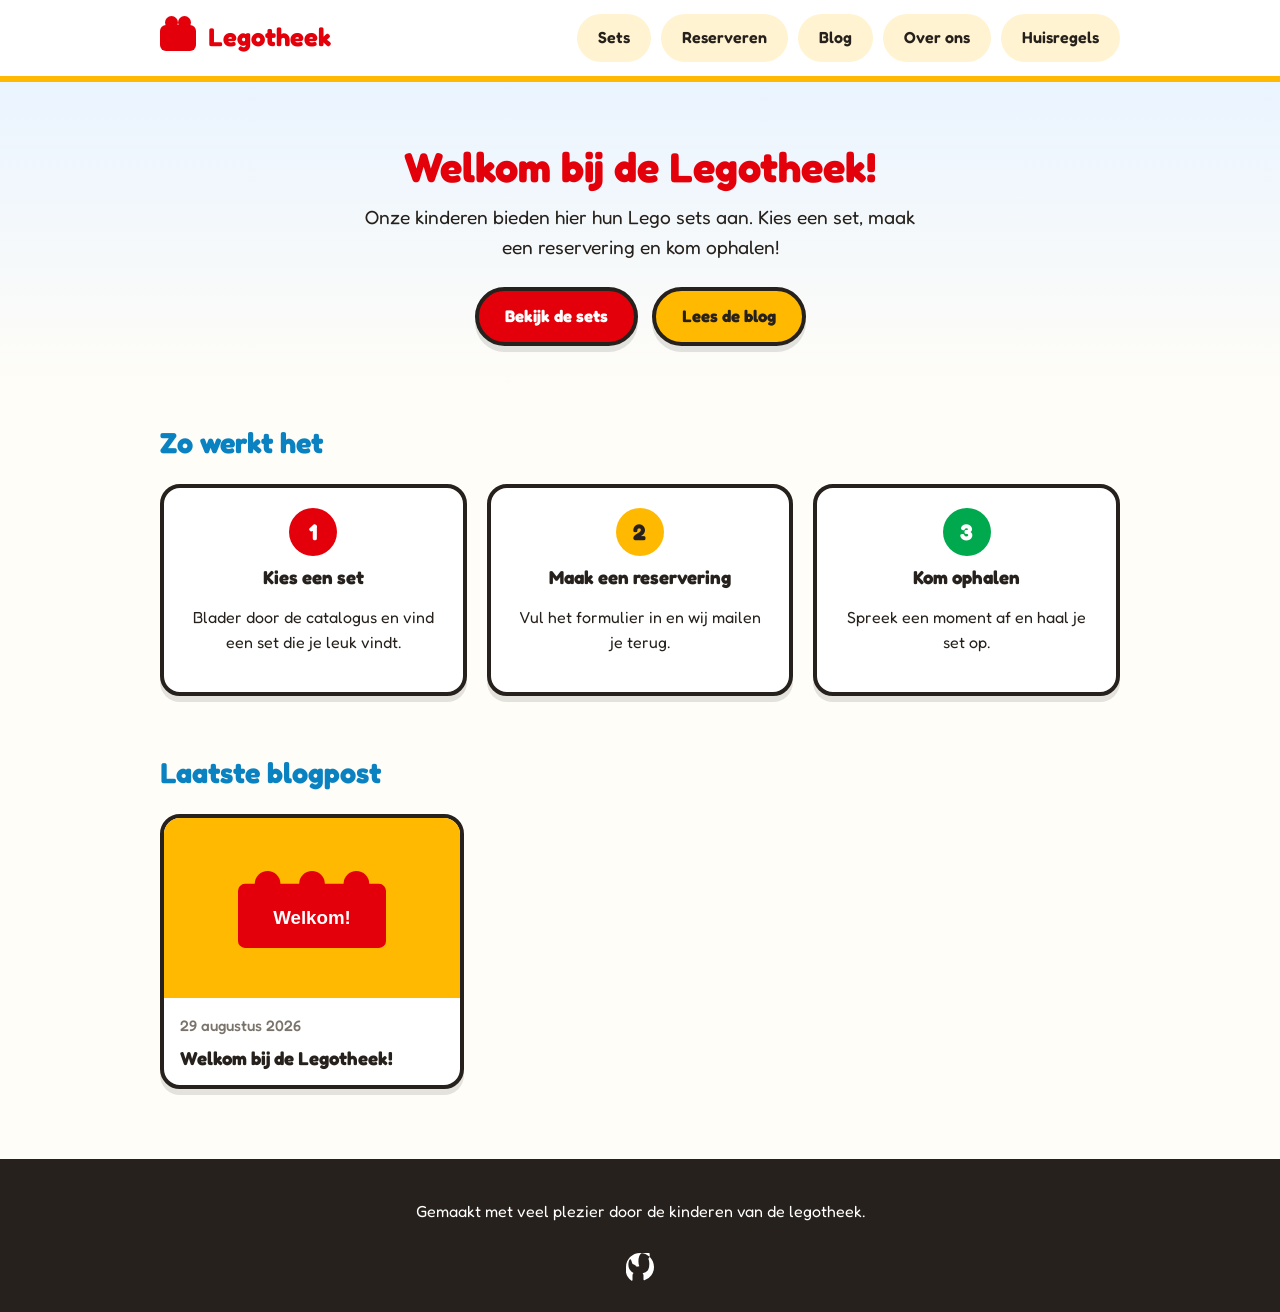
==== index.html @ dc258474 "Merge pull request #3 from thomasj87/set-1 Set 1 toegevoegd (De Donuttram) met setnummers, lightbox " ====
<!DOCTYPE html>
<html lang="nl">
<head>
  <meta charset="UTF-8">
  <meta name="viewport" content="width=device-width, initial-scale=1.0">
  <title>Legotheek</title>
  <link rel="preconnect" href="https://fonts.googleapis.com">
  <link rel="preconnect" href="https://fonts.gstatic.com" crossorigin>
  <link href="https://fonts.googleapis.com/css2?family=Fredoka:wght@400;500;600;700&display=swap" rel="stylesheet">
  <link rel="stylesheet" href="css/style.css">
</head>
<body>
  <header class="kop">
    <div class="kop-binnen">
      <a class="logo" href="index.html"><span class="logo-blokje"></span>Legotheek</a>
      <nav class="nav">
        <a href="sets.html">Sets</a>
        <a href="reserveren.html">Reserveren</a>
        <a href="blog.html">Blog</a>
        <a href="over-ons.html">Over ons</a>
        <a href="huisregels.html">Huisregels</a>
      </nav>
    </div>
  </header>

  <main>
    <section class="hero">
      <h1>Welkom bij de Legotheek!</h1>
      <p>Onze kinderen bieden hier hun Lego sets aan. Kies een set, maak een reservering en kom ophalen!</p>
      <div class="knoppen">
        <a class="knop knop-rood" href="sets.html">Bekijk de sets</a>
        <a class="knop knop-geel" href="blog.html">Lees de blog</a>
      </div>
    </section>

    <section class="sectie">
      <h2>Zo werkt het</h2>
      <div class="stappen">
        <div class="stap">
          <div class="stap-nummer">1</div>
          <h3>Kies een set</h3>
          <p>Blader door de catalogus en vind een set die je leuk vindt.</p>
        </div>
        <div class="stap">
          <div class="stap-nummer">2</div>
          <h3>Maak een reservering</h3>
          <p>Vul het formulier in en wij mailen je terug.</p>
        </div>
        <div class="stap">
          <div class="stap-nummer">3</div>
          <h3>Kom ophalen</h3>
          <p>Spreek een moment af en haal je set op.</p>
        </div>
      </div>
    </section>

    <section class="sectie">
      <h2>Laatste blogpost</h2>
      <div id="laatste-post" class="rooster"></div>
    </section>
  </main>

  <footer class="voet">
    <p>Gemaakt met veel plezier door de kinderen van de legotheek.</p>
    <a class="voet-github" href="https://github.com/thomasj87/legotheek_website" target="_blank" rel="noopener" aria-label="Bekijk de broncode op GitHub">
      <svg viewBox="0 0 16 16" width="28" height="28" aria-hidden="true"><path d="M8 0c4.42 0 8 3.58 8 8a8.013 8.013 0 0 1-5.45 7.59c-.4.08-.55-.17-.55-.38 0-.27.01-1.13.01-2.2 0-.75-.25-1.23-.52-1.48 1.88-.27 3.83-1.2 3.83-5.28 0-1.18-.21-2.13-.58-2.91.58-.33 1.2-1.66.58-3.45 0 0-.23-.36-.78-1.19-2.66.43-5.45 1.35-5.45 6.03 0 1.07.19 2.02.51 2.87-.49.04-.98.15-1.46.32-.49-.66-1.2-1.24-2.4-1.61-.23-.8-.94-2.53-.94-2.53-.12-.31-.37-.39-.66-.04-.38.46-.77 1.46-.77 2.97 0 2.17 1.19 3.84 2.95 4.72-.3.28-.6.79-.6 1.61 0 1.16.01 2.09.01 2.37 0 .21-.15.46-.55.38A8.013 8.013 0 0 1 0 8c0-4.42 3.58-8 8-8Z"/></svg>
    </a>
  </footer>

  <script src="js/blog.js"></script>
  <script src="js/register-sw.js"></script>
</body>
</html>
---- css/style.css ----
:root {
  --rood: #e3000b;
  --rood-donker: #b30009;
  --geel: #ffb900;
  --geel-licht: #fff3d1;
  --blauw: #0a82c1;
  --blauw-licht: #eaf4ff;
  --groen: #00a84e;
  --groen-licht: #e6f7ee;
  --inkt: #26211c;
  --papier: #fffdf7;
  --wit: #ffffff;
  --grijs: #7a736b;
  --radius: 20px;
  --schaduw: 0 6px 0 rgba(38, 33, 28, 0.12);
}

* {
  box-sizing: border-box;
}

body {
  margin: 0;
  font-family: "Fredoka", "Comic Sans MS", system-ui, sans-serif;
  background: var(--papier);
  color: var(--inkt);
  line-height: 1.6;
}

h1, h2, h3 {
  line-height: 1.2;
}

/* Kop */
.kop {
  background: var(--wit);
  border-bottom: 6px solid var(--geel);
  position: sticky;
  top: 0;
  z-index: 10;
}

.kop-binnen {
  max-width: 1000px;
  margin: 0 auto;
  padding: 14px 20px;
  display: flex;
  align-items: center;
  justify-content: space-between;
  gap: 16px;
  flex-wrap: wrap;
}

.logo {
  display: flex;
  align-items: center;
  gap: 12px;
  font-size: 1.6rem;
  font-weight: 700;
  color: var(--rood);
  text-decoration: none;
}

.logo-blokje {
  width: 36px;
  height: 26px;
  background: var(--rood);
  border-radius: 6px;
  position: relative;
  flex-shrink: 0;
}

.logo-blokje::before,
.logo-blokje::after {
  content: "";
  position: absolute;
  top: -9px;
  width: 13px;
  height: 13px;
  background: var(--rood);
  border-radius: 50%;
}

.logo-blokje::before {
  left: 5px;
}

.logo-blokje::after {
  right: 5px;
}

.nav {
  display: flex;
  gap: 10px;
  flex-wrap: wrap;
}

.nav a {
  padding: 8px 18px;
  border-radius: 999px;
  text-decoration: none;
  font-weight: 600;
  color: var(--inkt);
  background: var(--geel-licht);
  border: 3px solid transparent;
  transition: transform 0.1s;
}

.nav a:hover {
  transform: translateY(-2px);
  border-color: var(--geel);
}

.nav a.actief {
  background: var(--geel);
}

/* Hero */
.hero {
  background: linear-gradient(180deg, var(--blauw-licht), var(--papier));
  text-align: center;
  padding: 60px 20px 50px;
}

.hero h1 {
  font-size: 2.6rem;
  margin: 0 0 10px;
  color: var(--rood);
}

.hero p {
  font-size: 1.2rem;
  max-width: 560px;
  margin: 0 auto 24px;
}

.hero .knoppen {
  display: flex;
  gap: 14px;
  justify-content: center;
  flex-wrap: wrap;
}

.hero.klein {
  padding: 40px 20px 30px;
}

.hero.klein h1 {
  font-size: 2.2rem;
}

/* Knoppen */
.knop {
  display: inline-block;
  padding: 12px 26px;
  border-radius: 999px;
  font-weight: 700;
  font-size: 1.05rem;
  font-family: inherit;
  text-decoration: none;
  border: 4px solid var(--inkt);
  box-shadow: var(--schaduw);
  cursor: pointer;
  transition: transform 0.1s;
}

.knop:hover {
  transform: translateY(-2px);
}

.knop-rood {
  background: var(--rood);
  color: var(--wit);
}

.knop-geel {
  background: var(--geel);
  color: var(--inkt);
}

.knop-blauw {
  background: var(--blauw);
  color: var(--wit);
}

/* Secties */
.sectie {
  max-width: 1000px;
  margin: 0 auto;
  padding: 30px 20px;
}

.sectie h2 {
  color: var(--blauw);
  font-size: 1.8rem;
  margin-top: 0;
}

/* Stappen */
.stappen {
  display: grid;
  grid-template-columns: repeat(auto-fit, minmax(220px, 1fr));
  gap: 20px;
}

.stap {
  background: var(--wit);
  border: 4px solid var(--inkt);
  border-radius: var(--radius);
  padding: 20px;
  box-shadow: var(--schaduw);
  text-align: center;
}

.stap h3 {
  margin: 10px 0 6px;
}

.stap-nummer {
  width: 48px;
  height: 48px;
  margin: 0 auto;
  border-radius: 50%;
  display: flex;
  align-items: center;
  justify-content: center;
  font-size: 1.4rem;
  font-weight: 700;
  color: var(--wit);
}

.stap:nth-child(1) .stap-nummer {
  background: var(--rood);
}

.stap:nth-child(2) .stap-nummer {
  background: var(--geel);
  color: var(--inkt);
}

.stap:nth-child(3) .stap-nummer {
  background: var(--groen);
}

/* Kaarten */
.rooster {
  display: grid;
  grid-template-columns: repeat(auto-fill, minmax(240px, 1fr));
  gap: 24px;
}

.kaart {
  background: var(--wit);
  border-radius: var(--radius);
  border: 4px solid var(--inkt);
  box-shadow: var(--schaduw);
  overflow: hidden;
  display: flex;
  flex-direction: column;
}

a.kaart {
  text-decoration: none;
  color: inherit;
  transition: transform 0.1s;
}

a.kaart:hover {
  transform: translateY(-3px);
}

.kaart img {
  width: 100%;
  height: 180px;
  object-fit: cover;
  display: block;
}

.kaart-lichaam {
  padding: 16px;
  display: flex;
  flex-direction: column;
  gap: 8px;
  flex: 1;
}

.kaart-lichaam h3 {
  margin: 0;
}

.kaart-lichaam p {
  margin: 0;
  color: var(--grijs);
  flex: 1;
}

.prijs {
  align-self: flex-start;
  background: var(--geel);
  border: 3px solid var(--inkt);
  border-radius: 999px;
  padding: 4px 14px;
  font-weight: 700;
}

.datum {
  color: var(--grijs);
  font-weight: 500;
  font-size: 0.95rem;
}

/* Formulier */
.formulier {
  max-width: 560px;
  margin: 0 auto;
  background: var(--wit);
  border: 4px solid var(--inkt);
  border-radius: var(--radius);
  box-shadow: var(--schaduw);
  padding: 24px;
}

.formulier label {
  font-weight: 600;
  display: block;
  margin: 14px 0 6px;
}

.formulier label:first-child {
  margin-top: 0;
}

.formulier input,
.formulier select,
.formulier textarea {
  width: 100%;
  padding: 12px 14px;
  border-radius: 12px;
  border: 3px solid var(--inkt);
  font-family: inherit;
  font-size: 1rem;
  background: var(--wit);
  color: var(--inkt);
}

.formulier input:focus,
.formulier select:focus,
.formulier textarea:focus {
  outline: 3px solid var(--geel);
}

.formulier .knop {
  margin-top: 20px;
  width: 100%;
}

.melding {
  min-height: 1.4em;
  font-weight: 600;
  margin: 14px 0 0;
}

.melding.succes {
  color: var(--groen);
}

.melding.fout {
  color: var(--rood);
}

/* Blogpost */
.post {
  max-width: 720px;
  margin: 30px auto 60px;
  background: var(--wit);
  border: 4px solid var(--inkt);
  border-radius: var(--radius);
  box-shadow: var(--schaduw);
  overflow: hidden;
}

.post img {
  width: 100%;
  height: 260px;
  object-fit: cover;
  display: block;
}

.post header {
  padding: 20px 24px 0;
}

.post h1 {
  margin: 0 0 6px;
  color: var(--rood);
}

.post-inhoud {
  padding: 12px 24px;
  font-size: 1.05rem;
}

.post-acties {
  padding: 16px 24px 24px;
  display: flex;
  gap: 12px;
  flex-wrap: wrap;
}

/* Voettekst */
.voet {
  background: var(--inkt);
  color: var(--wit);
  text-align: center;
  padding: 24px 20px;
  margin-top: 40px;
}

.voet-github {
  display: inline-block;
  margin-top: 12px;
  color: var(--wit);
}

.voet-github svg {
  fill: currentColor;
}

.voet-github:hover {
  color: var(--geel);
}

/* Set detail */
.set-detail {
  max-width: 1000px;
  margin: 0 auto;
  padding: 30px 20px 60px;
}

.set-terug {
  display: inline-block;
  margin-bottom: 16px;
  font-weight: 600;
  color: var(--blauw);
  text-decoration: none;
}

.set-terug:hover {
  text-decoration: underline;
}

.set-grid {
  display: grid;
  grid-template-columns: 1.2fr 1fr;
  gap: 28px;
  align-items: start;
}

.set-foto-kaart {
  background: var(--wit);
  border: 4px solid var(--inkt);
  border-radius: var(--radius);
  box-shadow: var(--schaduw);
  overflow: hidden;
  margin: 0;
}

.foto-knop {
  display: block;
  width: 100%;
  padding: 0;
  border: 0;
  background: none;
  cursor: zoom-in;
}

.set-foto-kaart .foto-knop img {
  width: 100%;
  height: 320px;
  object-fit: cover;
  display: block;
}

.set-foto-kaart figcaption {
  padding: 10px 14px;
  font-size: 0.95rem;
  color: var(--grijs);
}

.set-extra-fotos {
  display: grid;
  grid-template-columns: repeat(auto-fill, minmax(140px, 1fr));
  gap: 12px;
  margin-top: 12px;
}

.set-extra-foto {
  margin: 0;
  background: var(--wit);
  border: 3px solid var(--inkt);
  border-radius: 12px;
  overflow: hidden;
}

.set-extra-foto .foto-knop img {
  width: 100%;
  height: 110px;
  object-fit: cover;
  display: block;
}

.set-extra-foto figcaption {
  padding: 6px 8px;
  font-size: 0.8rem;
  line-height: 1.3;
  color: var(--grijs);
}

.set-nummer {
  display: inline-block;
  align-self: flex-start;
  background: var(--blauw);
  color: var(--wit);
  border-radius: 999px;
  padding: 2px 14px;
  font-size: 0.9rem;
  font-weight: 700;
}

.set-info .set-nummer {
  margin-bottom: 10px;
}

.set-info {
  background: var(--wit);
  border: 4px solid var(--inkt);
  border-radius: var(--radius);
  box-shadow: var(--schaduw);
  padding: 24px;
}

.set-info h1 {
  margin: 0 0 14px;
  color: var(--rood);
  font-size: 1.9rem;
}

.set-info .prijs {
  display: inline-block;
  font-size: 1.2rem;
  margin-bottom: 22px;
}

.specificaties {
  list-style: none;
  margin: 0 0 16px;
  padding: 0;
  display: grid;
  gap: 8px;
}

.specificaties li {
  background: var(--geel-licht);
  border-radius: 12px;
  padding: 8px 14px;
  font-weight: 600;
}

.set-omschrijving {
  margin: 0 0 16px;
}

.set-video {
  margin: 0 0 16px;
}

.set-video iframe,
.set-video video {
  width: 100%;
  aspect-ratio: 16 / 9;
  border: 3px solid var(--inkt);
  border-radius: 12px;
  display: block;
}

/* Lightbox */
body.lightbox-open {
  overflow: hidden;
}

.lightbox {
  position: fixed;
  inset: 0;
  z-index: 100;
  background: rgba(38, 33, 28, 0.92);
  display: flex;
  align-items: center;
  justify-content: center;
  padding: 20px;
}

.lightbox[hidden] {
  display: none;
}

.lightbox figure {
  margin: 0;
  display: flex;
  flex-direction: column;
  align-items: center;
  gap: 14px;
  max-width: 100%;
}

.lightbox img {
  max-width: min(92vw, 1600px);
  max-height: 76vh;
  width: auto;
  height: auto;
  border: 4px solid var(--wit);
  border-radius: 12px;
  box-shadow: 0 12px 40px rgba(0, 0, 0, 0.5);
  cursor: pointer;
}

.lightbox figcaption {
  color: var(--wit);
  font-size: 1.1rem;
  font-weight: 500;
  text-align: center;
  max-width: 80vw;
}

.lightbox-teller {
  position: absolute;
  top: 20px;
  left: 24px;
  color: var(--wit);
  font-weight: 600;
  font-size: 1.05rem;
}

.lightbox button {
  position: absolute;
  width: 52px;
  height: 52px;
  border-radius: 50%;
  border: 3px solid var(--wit);
  background: rgba(255, 255, 255, 0.12);
  color: var(--wit);
  font-size: 1.9rem;
  line-height: 1;
  cursor: pointer;
  display: flex;
  align-items: center;
  justify-content: center;
  transition: background 0.15s;
}

.lightbox button:hover {
  background: rgba(255, 255, 255, 0.3);
}

.lightbox-sluiten {
  top: 16px;
  right: 16px;
  font-size: 1.6rem;
}

.lightbox-voor {
  left: 16px;
  top: 50%;
  transform: translateY(-50%);
}

.lightbox-na {
  right: 16px;
  top: 50%;
  transform: translateY(-50%);
}

.kaart > a {
  display: block;
}

.kaart h3 a {
  color: inherit;
  text-decoration: none;
}

.kaart h3 a:hover {
  color: var(--rood);
}

/* Over ons */
.over-ons-grid {
  display: grid;
  grid-template-columns: 1.2fr 1fr;
  gap: 28px;
  align-items: start;
}

.over-ons-foto {
  width: 100%;
  height: 240px;
  object-fit: cover;
  border-radius: var(--radius);
  border: 4px solid var(--inkt);
  box-shadow: var(--schaduw);
  display: block;
  margin-bottom: 16px;
}

.over-ons-verhaal p {
  margin: 0 0 12px;
}

.over-ons-tekst h2 {
  color: var(--blauw);
  margin: 20px 0 8px;
}

.over-ons-tekst h3 {
  margin: 16px 0 8px;
}

.over-ons-adres {
  font-weight: 600;
  margin: 0 0 8px;
}

.ophaal-tijden {
  margin: 0;
  padding-left: 20px;
  display: grid;
  gap: 6px;
}

.over-ons-kaart {
  background: var(--wit);
  border: 4px solid var(--inkt);
  border-radius: var(--radius);
  box-shadow: var(--schaduw);
  overflow: hidden;
}

.over-ons-kaart iframe {
  width: 100%;
  height: 380px;
  border: 0;
  display: block;
}

.kaart-opschrift {
  padding: 12px 16px;
  margin: 0;
  font-size: 0.9rem;
  color: var(--grijs);
}

/* Huisregels */
.regel {
  position: relative;
  padding-top: 34px;
  overflow: visible;
}

.regel-nummer {
  position: absolute;
  top: -18px;
  left: 16px;
  width: 44px;
  height: 44px;
  border-radius: 50%;
  display: flex;
  align-items: center;
  justify-content: center;
  font-size: 1.3rem;
  font-weight: 700;
  color: var(--wit);
  border: 4px solid var(--inkt);
  box-shadow: var(--schaduw);
}

.regel:nth-child(4n + 1) .regel-nummer {
  background: var(--rood);
}

.regel:nth-child(4n + 2) .regel-nummer {
  background: var(--geel);
  color: var(--inkt);
}

.regel:nth-child(4n + 3) .regel-nummer {
  background: var(--blauw);
}

.regel:nth-child(4n + 4) .regel-nummer {
  background: var(--groen);
}

@media (max-width: 760px) {
  .set-grid {
    grid-template-columns: 1fr;
  }

  .over-ons-grid {
    grid-template-columns: 1fr;
  }
}

@media (max-width: 600px) {
  .hero h1 {
    font-size: 2rem;
  }

  .kop-binnen {
    justify-content: center;
  }

  .lightbox button {
    width: 42px;
    height: 42px;
    font-size: 1.5rem;
  }

  .lightbox-voor {
    left: 8px;
  }

  .lightbox-na {
    right: 8px;
  }

  .lightbox-sluiten {
    top: 8px;
    right: 8px;
  }
}
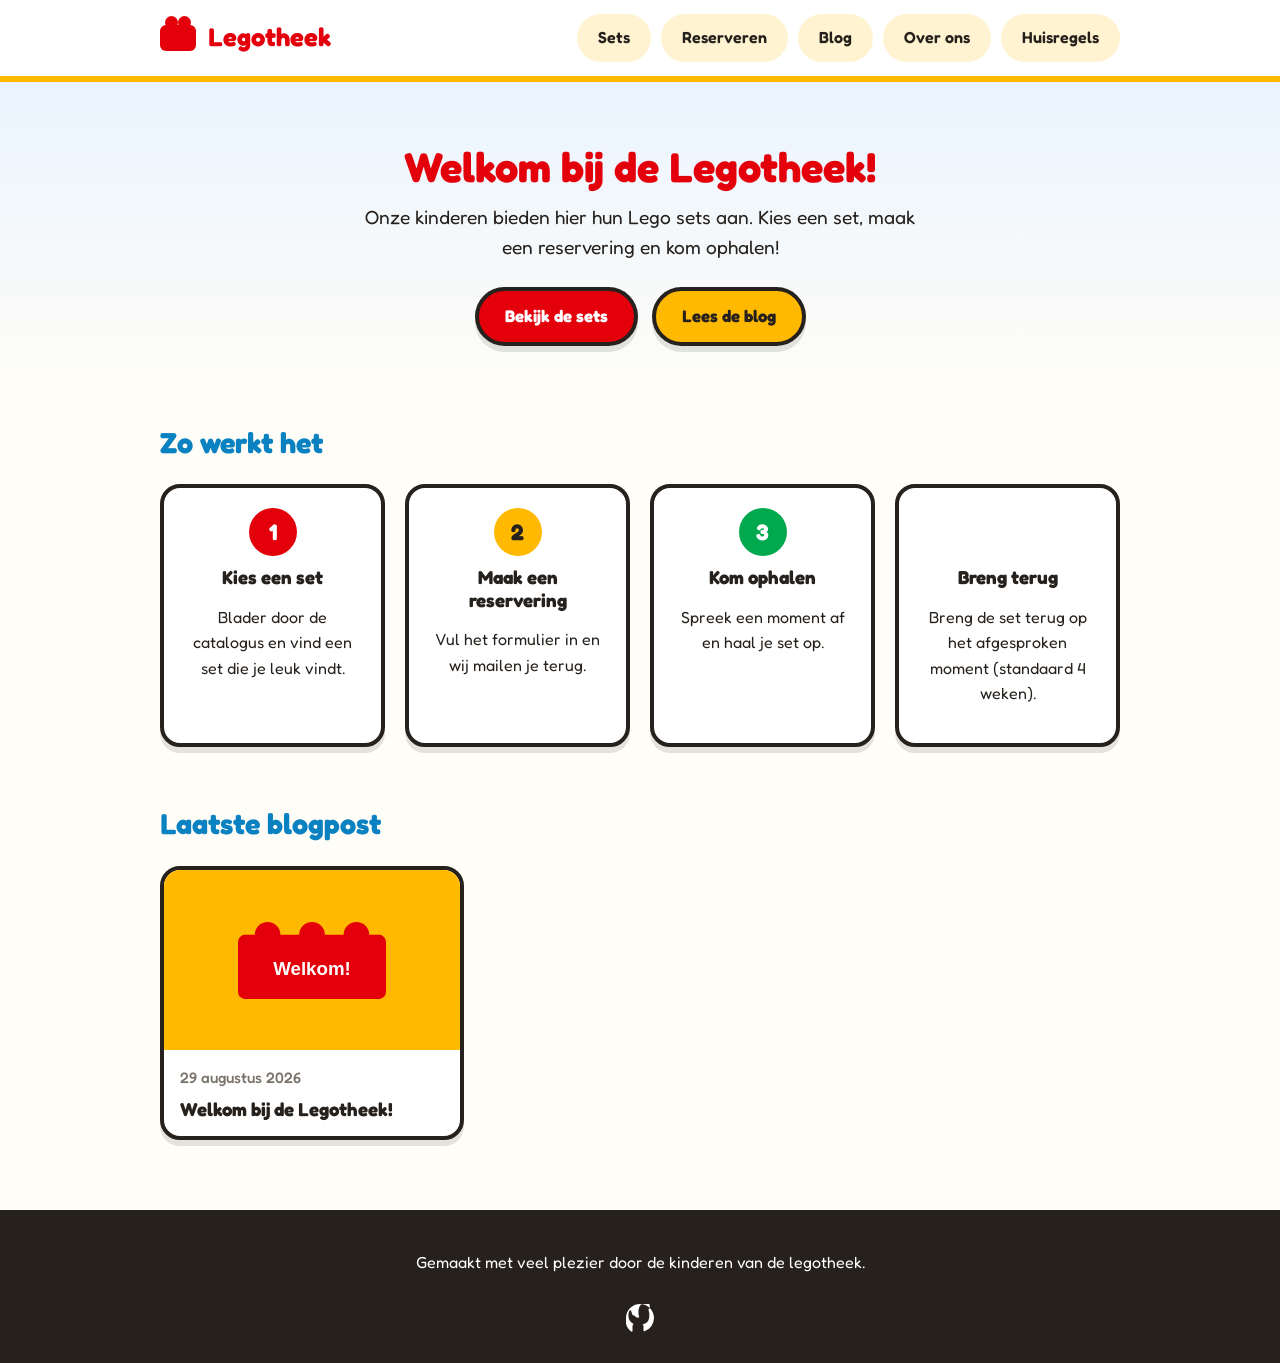
==== commit 764a7f8f: "Voeg vierde stap 'Breng terug' toe aan Zo werkt het op de homepage" ====
--- a/index.html
+++ b/index.html
@@ -51,6 +51,11 @@
           <h3>Kom ophalen</h3>
           <p>Spreek een moment af en haal je set op.</p>
         </div>
+        <div class="stap">
+          <div class="stap-nummer">4</div>
+          <h3>Breng terug</h3>
+          <p>Breng de set terug op het afgesproken moment (standaard 4 weken).</p>
+        </div>
       </div>
     </section>
 
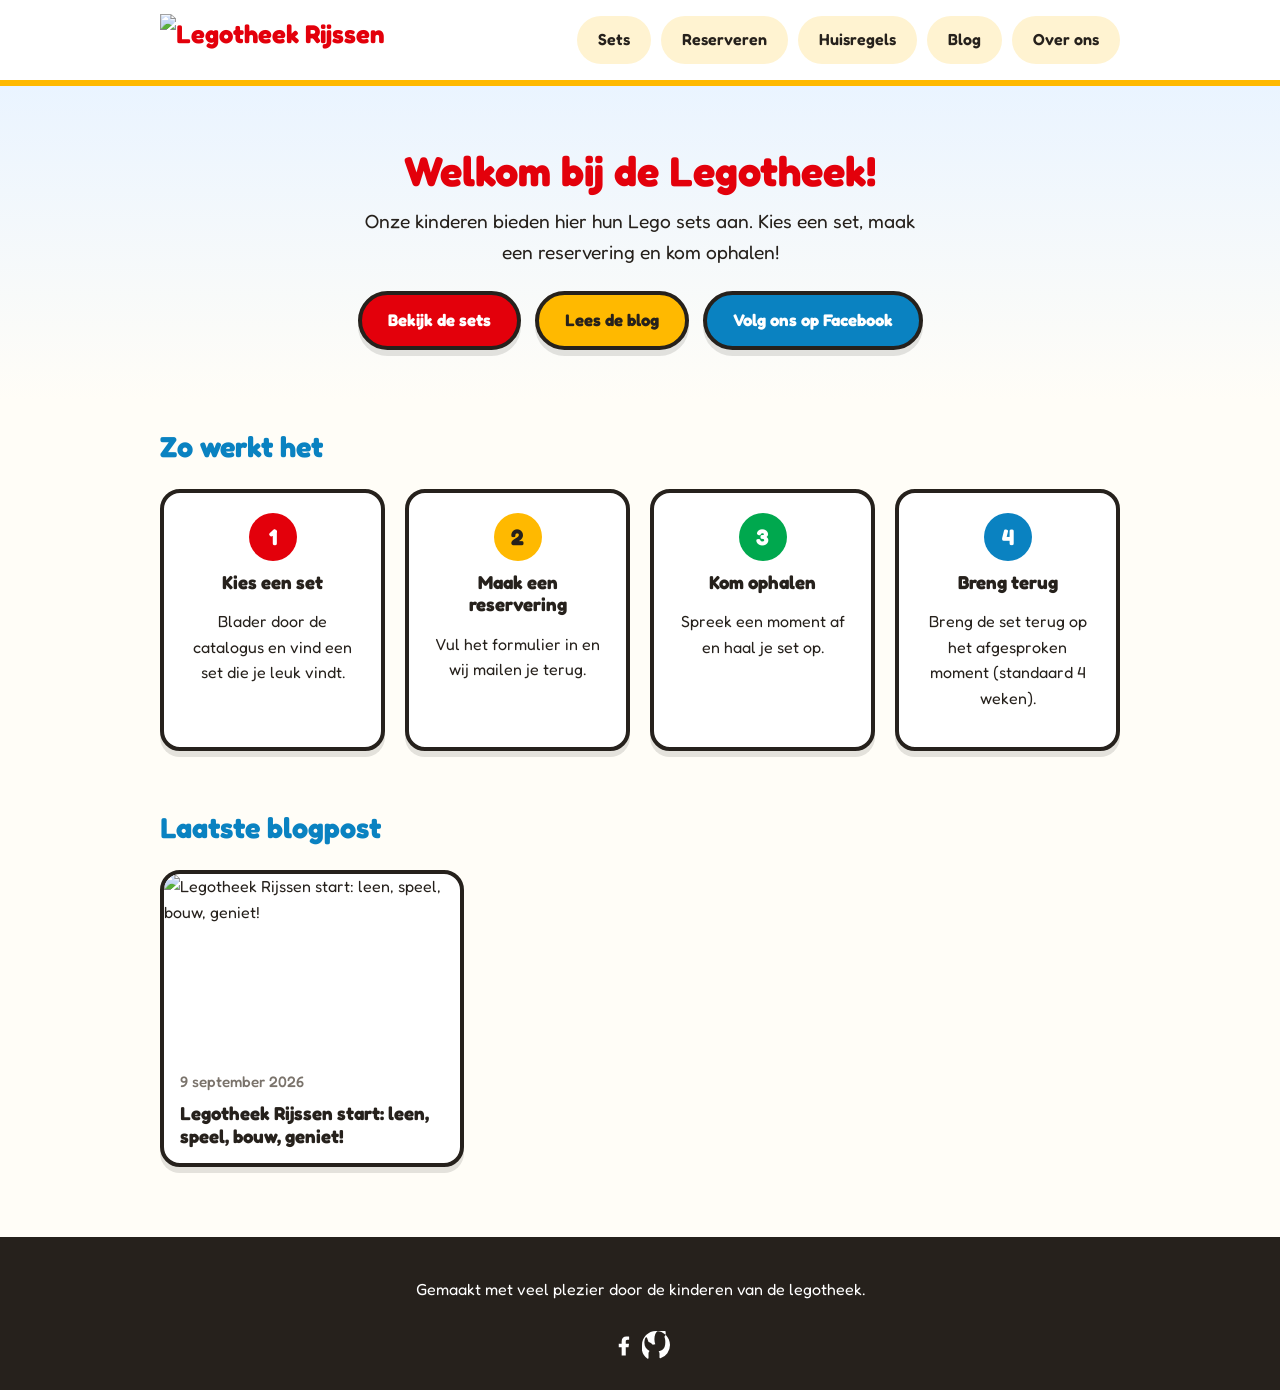
==== commit df15d205: "Replace logo block with image in the header across pages, add Facebook icon to the footer, and updat" ====
--- a/index.html
+++ b/index.html
@@ -12,13 +12,13 @@
 <body>
   <header class="kop">
     <div class="kop-binnen">
-      <a class="logo" href="index.html"><span class="logo-blokje"></span>Legotheek</a>
+      <a class="logo" href="index.html"><img class="logo-afbeelding" src="img/logo.png" alt="Legotheek Rijssen"></a>
       <nav class="nav">
         <a href="sets.html">Sets</a>
         <a href="reserveren.html">Reserveren</a>
+        <a href="huisregels.html">Huisregels</a>
         <a href="blog.html">Blog</a>
         <a href="over-ons.html">Over ons</a>
-        <a href="huisregels.html">Huisregels</a>
       </nav>
     </div>
   </header>
@@ -30,6 +30,7 @@
       <div class="knoppen">
         <a class="knop knop-rood" href="sets.html">Bekijk de sets</a>
         <a class="knop knop-geel" href="blog.html">Lees de blog</a>
+        <a class="knop knop-blauw" href="https://www.facebook.com/profile.php?id=61593928081483" target="_blank" rel="noopener">Volg ons op Facebook</a>
       </div>
     </section>
 
@@ -67,7 +68,10 @@
 
   <footer class="voet">
     <p>Gemaakt met veel plezier door de kinderen van de legotheek.</p>
-    <a class="voet-github" href="https://github.com/thomasj87/legotheek_website" target="_blank" rel="noopener" aria-label="Bekijk de broncode op GitHub">
+        <a class="voet-icoon" href="https://www.facebook.com/profile.php?id=61593928081483" target="_blank" rel="noopener" aria-label="Volg ons op Facebook">
+      <svg viewBox="0 0 24 24" width="28" height="28" aria-hidden="true"><path d="M13.5 21v-7h2.4l.4-3h-2.8V9.1c0-.9.3-1.5 1.6-1.5h1.3V4.9c-.3 0-1.3-.1-2.4-.1-2.4 0-4 1.5-4 4.1V11H7.5v3h2.5v7h3.5Z"/></svg>
+    </a>
+<a class="voet-icoon" href="https://github.com/thomasj87/legotheek_website" target="_blank" rel="noopener" aria-label="Bekijk de broncode op GitHub">
       <svg viewBox="0 0 16 16" width="28" height="28" aria-hidden="true"><path d="M8 0c4.42 0 8 3.58 8 8a8.013 8.013 0 0 1-5.45 7.59c-.4.08-.55-.17-.55-.38 0-.27.01-1.13.01-2.2 0-.75-.25-1.23-.52-1.48 1.88-.27 3.83-1.2 3.83-5.28 0-1.18-.21-2.13-.58-2.91.58-.33 1.2-1.66.58-3.45 0 0-.23-.36-.78-1.19-2.66.43-5.45 1.35-5.45 6.03 0 1.07.19 2.02.51 2.87-.49.04-.98.15-1.46.32-.49-.66-1.2-1.24-2.4-1.61-.23-.8-.94-2.53-.94-2.53-.12-.31-.37-.39-.66-.04-.38.46-.77 1.46-.77 2.97 0 2.17 1.19 3.84 2.95 4.72-.3.28-.6.79-.6 1.61 0 1.16.01 2.09.01 2.37 0 .21-.15.46-.55.38A8.013 8.013 0 0 1 0 8c0-4.42 3.58-8 8-8Z"/></svg>
     </a>
   </footer>
--- a/css/style.css
+++ b/css/style.css
@@ -61,32 +61,10 @@
   text-decoration: none;
 }
 
-.logo-blokje {
-  width: 36px;
-  height: 26px;
-  background: var(--rood);
-  border-radius: 6px;
-  position: relative;
+.logo-afbeelding {
+  height: 52px;
+  width: auto;
   flex-shrink: 0;
-}
-
-.logo-blokje::before,
-.logo-blokje::after {
-  content: "";
-  position: absolute;
-  top: -9px;
-  width: 13px;
-  height: 13px;
-  background: var(--rood);
-  border-radius: 50%;
-}
-
-.logo-blokje::before {
-  left: 5px;
-}
-
-.logo-blokje::after {
-  right: 5px;
 }
 
 .nav {
@@ -242,6 +220,10 @@
   background: var(--groen);
 }
 
+.stap:nth-child(4) .stap-nummer {
+  background: var(--blauw);
+}
+
 /* Kaarten */
 .rooster {
   display: grid;
@@ -379,11 +361,19 @@
   overflow: hidden;
 }
 
-.post img {
+.post > img {
   width: 100%;
   height: 260px;
   object-fit: cover;
   display: block;
+}
+
+/* Portret-afbeelding (bijv. een poster): niet wegsnijden, maar tonen in het klein */
+.post > img.portret {
+  height: auto;
+  max-height: 640px;
+  object-fit: contain;
+  margin: 0 auto;
 }
 
 .post header {
@@ -400,6 +390,24 @@
   font-size: 1.05rem;
 }
 
+.post-figuur {
+  margin: 16px auto;
+  text-align: center;
+}
+
+.post-figuur img {
+  max-width: 100%;
+  border: 4px solid var(--inkt);
+  border-radius: var(--radius);
+  background: var(--wit);
+}
+
+.post-figuur figcaption {
+  margin-top: 8px;
+  font-size: 0.9rem;
+  color: var(--grijs);
+}
+
 .post-acties {
   padding: 16px 24px 24px;
   display: flex;
@@ -416,17 +424,17 @@
   margin-top: 40px;
 }
 
-.voet-github {
+.voet-icoon {
   display: inline-block;
   margin-top: 12px;
   color: var(--wit);
 }
 
-.voet-github svg {
+.voet-icoon svg {
   fill: currentColor;
 }
 
-.voet-github:hover {
+.voet-icoon:hover {
   color: var(--geel);
 }
 
@@ -574,10 +582,17 @@
   margin: 0 0 16px;
 }
 
-.set-video iframe,
+.set-video iframe {
+  width: 100%;
+  aspect-ratio: 16 / 9;
+  border: 3px solid var(--inkt);
+  border-radius: 12px;
+  display: block;
+}
+
 .set-video video {
   width: 100%;
-  aspect-ratio: 16 / 9;
+  max-height: 70vh;
   border: 3px solid var(--inkt);
   border-radius: 12px;
   display: block;
@@ -702,13 +717,14 @@
 
 .over-ons-foto {
   width: 100%;
-  height: 240px;
+  height: auto;
+  max-height: 480px;
   object-fit: cover;
   border-radius: var(--radius);
   border: 4px solid var(--inkt);
   box-shadow: var(--schaduw);
   display: block;
-  margin-bottom: 16px;
+  margin: 0 0 28px;
 }
 
 .over-ons-verhaal p {
@@ -807,6 +823,11 @@
   .over-ons-grid {
     grid-template-columns: 1fr;
   }
+
+  .over-ons-foto {
+    max-height: 340px;
+    margin-bottom: 20px;
+  }
 }
 
 @media (max-width: 600px) {
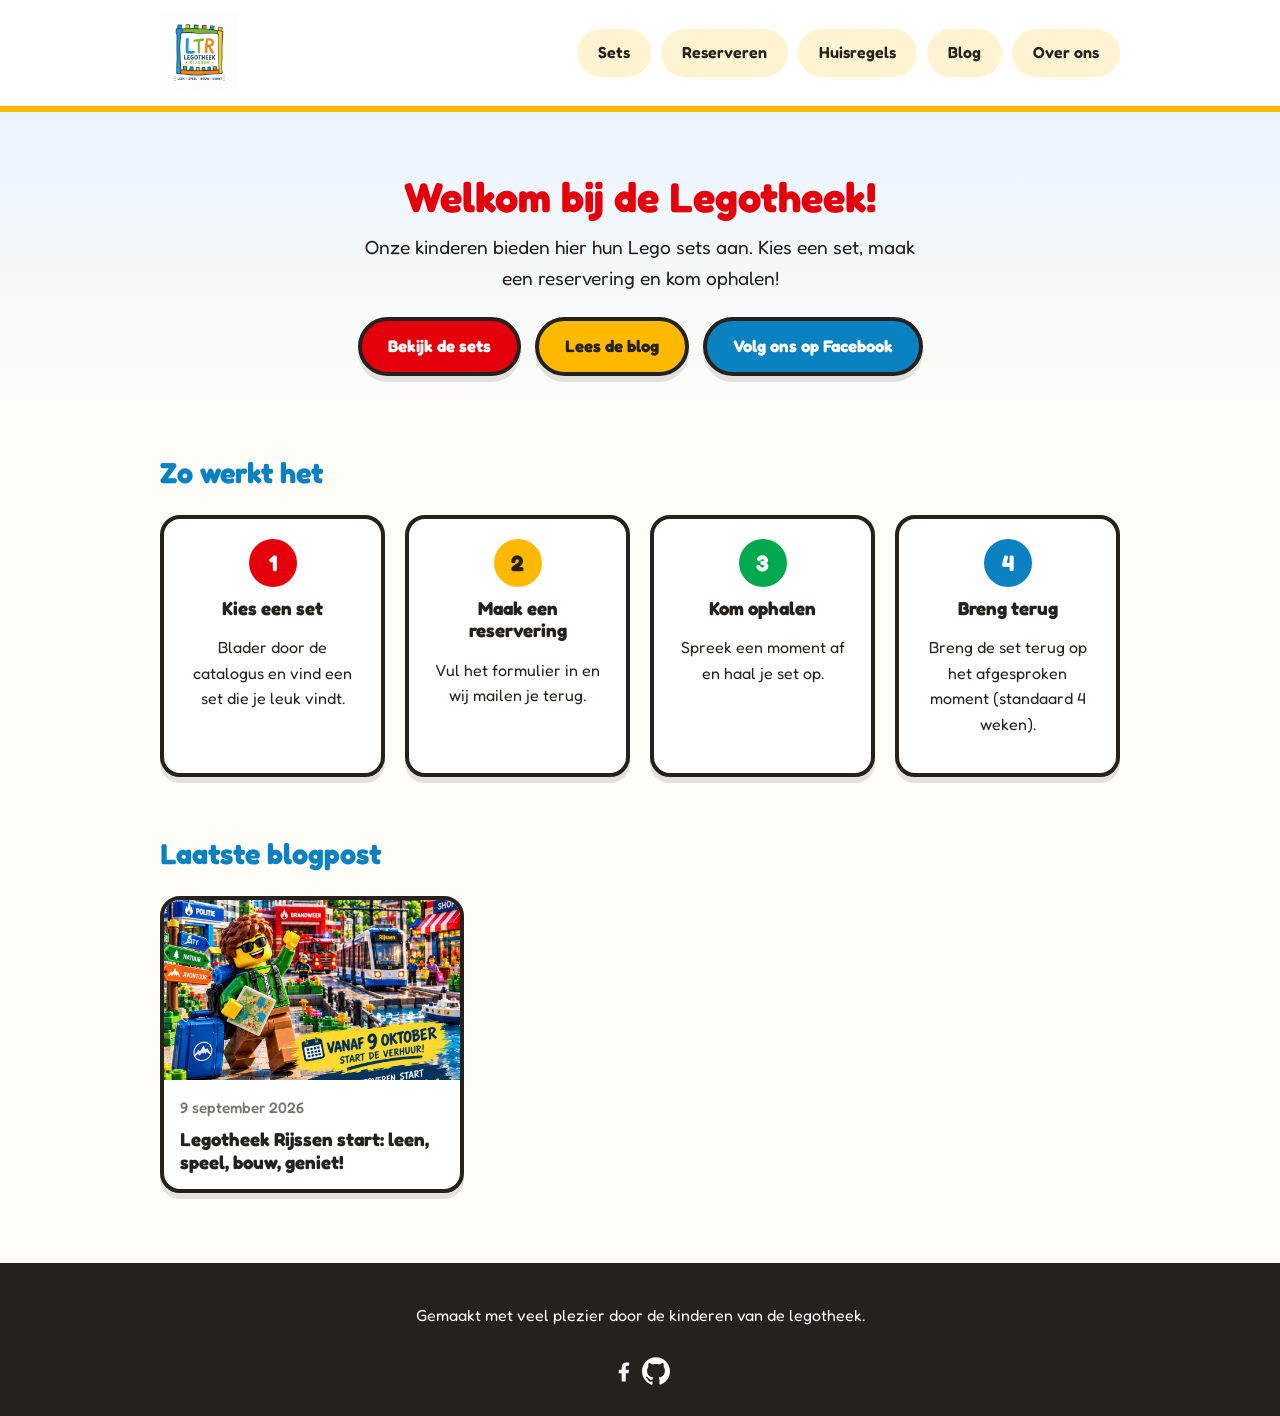
==== commit 758cf216: "Update GitHub icon in footer across all pages to new 24x24 SVG version" ====
--- a/index.html
+++ b/index.html
@@ -4,6 +4,8 @@
   <meta charset="UTF-8">
   <meta name="viewport" content="width=device-width, initial-scale=1.0">
   <title>Legotheek</title>
+  <link rel="icon" href="favicon.ico" type="image/x-icon">
+  
   <link rel="preconnect" href="https://fonts.googleapis.com">
   <link rel="preconnect" href="https://fonts.gstatic.com" crossorigin>
   <link href="https://fonts.googleapis.com/css2?family=Fredoka:wght@400;500;600;700&display=swap" rel="stylesheet">
@@ -72,7 +74,7 @@
       <svg viewBox="0 0 24 24" width="28" height="28" aria-hidden="true"><path d="M13.5 21v-7h2.4l.4-3h-2.8V9.1c0-.9.3-1.5 1.6-1.5h1.3V4.9c-.3 0-1.3-.1-2.4-.1-2.4 0-4 1.5-4 4.1V11H7.5v3h2.5v7h3.5Z"/></svg>
     </a>
 <a class="voet-icoon" href="https://github.com/thomasj87/legotheek_website" target="_blank" rel="noopener" aria-label="Bekijk de broncode op GitHub">
-      <svg viewBox="0 0 16 16" width="28" height="28" aria-hidden="true"><path d="M8 0c4.42 0 8 3.58 8 8a8.013 8.013 0 0 1-5.45 7.59c-.4.08-.55-.17-.55-.38 0-.27.01-1.13.01-2.2 0-.75-.25-1.23-.52-1.48 1.88-.27 3.83-1.2 3.83-5.28 0-1.18-.21-2.13-.58-2.91.58-.33 1.2-1.66.58-3.45 0 0-.23-.36-.78-1.19-2.66.43-5.45 1.35-5.45 6.03 0 1.07.19 2.02.51 2.87-.49.04-.98.15-1.46.32-.49-.66-1.2-1.24-2.4-1.61-.23-.8-.94-2.53-.94-2.53-.12-.31-.37-.39-.66-.04-.38.46-.77 1.46-.77 2.97 0 2.17 1.19 3.84 2.95 4.72-.3.28-.6.79-.6 1.61 0 1.16.01 2.09.01 2.37 0 .21-.15.46-.55.38A8.013 8.013 0 0 1 0 8c0-4.42 3.58-8 8-8Z"/></svg>
+      <svg viewBox="0 0 24 24" width="28" height="28" aria-hidden="true"><path d="M12 .297c-6.63 0-12 5.373-12 12 0 5.303 3.438 9.8 8.205 11.385.6.113.82-.258.82-.577 0-.285-.01-1.04-.015-2.04-3.338.724-4.042-1.61-4.042-1.61C4.422 18.07 3.633 17.7 3.633 17.7c-1.087-.744.084-.729.084-.729 1.205.084 1.838 1.236 1.838 1.236 1.07 1.835 2.809 1.305 3.495.998.108-.776.417-1.305.76-1.605-2.665-.3-5.466-1.332-5.466-5.93 0-1.31.465-2.38 1.235-3.22-.123-.303-.535-1.523.117-3.176 0 0 1.008-.322 3.3 1.23.957-.266 1.983-.399 3.003-.404 1.02.005 2.047.138 3.006.404 2.29-1.552 3.297-1.23 3.297-1.23.653 1.653.241 2.873.118 3.176.77.84 1.233 1.91 1.233 3.22 0 4.61-2.803 5.625-5.475 5.92.42.36.81 1.096.81 2.22 0 1.606-.015 2.896-.015 3.286 0 .315.21.69.825.57C20.565 22.092 24 17.592 24 12.297c0-6.627-5.373-12-12-12"/></svg>
     </a>
   </footer>
 
--- a/css/style.css
+++ b/css/style.css
@@ -62,7 +62,7 @@
 }
 
 .logo-afbeelding {
-  height: 52px;
+  height: 78px;
   width: auto;
   flex-shrink: 0;
 }
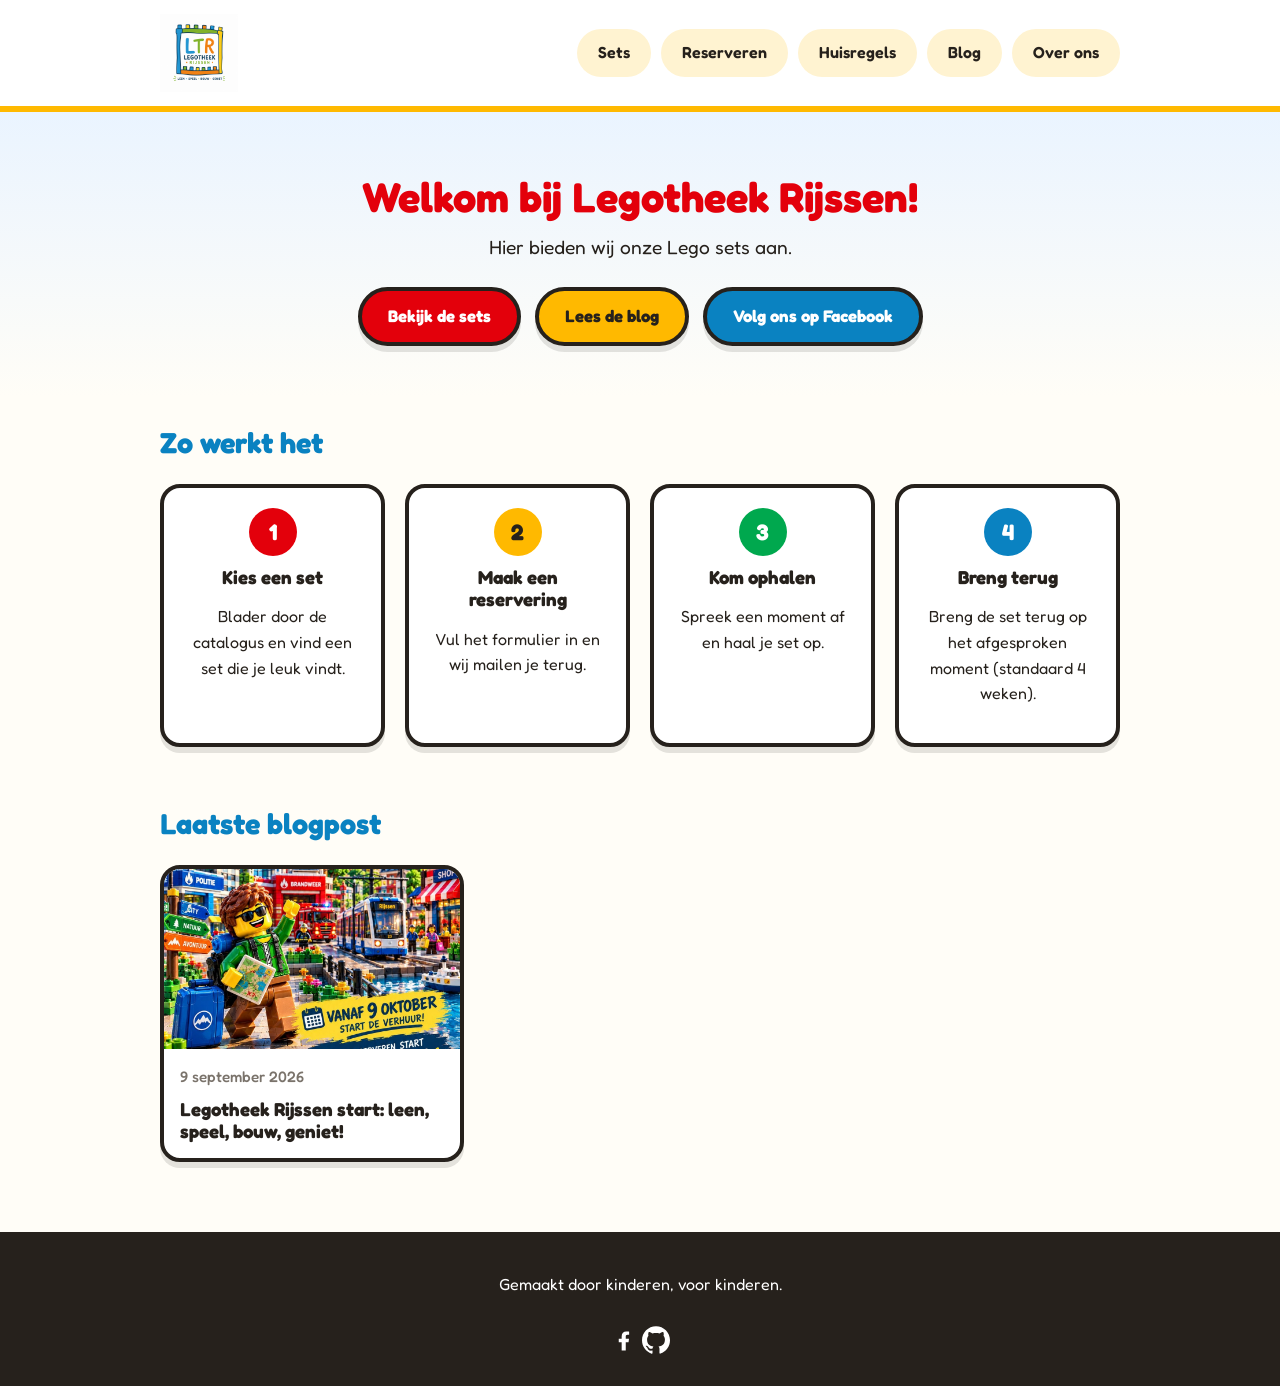
==== commit 2fa6f579: "Voet en huisregel toegevoegd" ====
--- a/index.html
+++ b/index.html
@@ -14,7 +14,7 @@
 <body>
   <header class="kop">
     <div class="kop-binnen">
-      <a class="logo" href="index.html"><img class="logo-afbeelding" src="img/logo.png" alt="Legotheek Rijssen"></a>
+      <a class="logo" href="index.html"><img class="logo-afbeelding" src="img/logo.png" width="78" height="78" alt="Legotheek Rijssen"></a>
       <nav class="nav">
         <a href="sets.html">Sets</a>
         <a href="reserveren.html">Reserveren</a>
@@ -27,8 +27,8 @@
 
   <main>
     <section class="hero">
-      <h1>Welkom bij de Legotheek!</h1>
-      <p>Onze kinderen bieden hier hun Lego sets aan. Kies een set, maak een reservering en kom ophalen!</p>
+      <h1>Welkom bij Legotheek Rijssen!</h1>
+      <p>Hier bieden wij onze Lego sets aan.</p>
       <div class="knoppen">
         <a class="knop knop-rood" href="sets.html">Bekijk de sets</a>
         <a class="knop knop-geel" href="blog.html">Lees de blog</a>
@@ -69,7 +69,7 @@
   </main>
 
   <footer class="voet">
-    <p>Gemaakt met veel plezier door de kinderen van de legotheek.</p>
+    <p>Gemaakt door kinderen, voor kinderen.</p>
         <a class="voet-icoon" href="https://www.facebook.com/profile.php?id=61593928081483" target="_blank" rel="noopener" aria-label="Volg ons op Facebook">
       <svg viewBox="0 0 24 24" width="28" height="28" aria-hidden="true"><path d="M13.5 21v-7h2.4l.4-3h-2.8V9.1c0-.9.3-1.5 1.6-1.5h1.3V4.9c-.3 0-1.3-.1-2.4-.1-2.4 0-4 1.5-4 4.1V11H7.5v3h2.5v7h3.5Z"/></svg>
     </a>
--- a/css/style.css
+++ b/css/style.css
@@ -291,6 +291,38 @@
   font-size: 0.95rem;
 }
 
+.rooster-leeg {
+  text-align: center;
+  color: var(--grijs);
+  font-size: 1.1rem;
+  font-weight: 600;
+  padding: 40px 0;
+}
+
+.kaart-rij {
+  display: flex;
+  align-items: center;
+  justify-content: space-between;
+  gap: 8px;
+}
+
+.thema-badge {
+  align-self: flex-start;
+  background: var(--blauw-licht);
+  color: var(--blauw);
+  border: 2px solid currentColor;
+  border-radius: 999px;
+  padding: 1px 10px;
+  font-size: 0.8rem;
+  font-weight: 700;
+}
+
+.thema-city { background: var(--blauw-licht); color: var(--blauw); }
+.thema-creator { background: var(--geel-licht); color: #9a6b00; }
+.thema-friends { background: #fdeaf4; color: #c2317e; }
+.thema-technic { background: var(--groen-licht); color: var(--groen); }
+.thema-architecture { background: #efeaf6; color: #6a4fa1; }
+
 /* Formulier */
 .formulier {
   max-width: 560px;
@@ -348,6 +380,19 @@
 
 .melding.fout {
   color: var(--rood);
+}
+
+.melding a {
+  color: var(--rood);
+}
+
+/* Honeypot-veld: onzichtbaar voor mensen, zichtbaar voor bots */
+.hp {
+  position: absolute;
+  left: -9999px;
+  width: 1px;
+  height: 1px;
+  opacity: 0;
 }
 
 /* Blogpost */
@@ -535,8 +580,15 @@
   font-weight: 700;
 }
 
+.set-info-rij {
+  display: flex;
+  align-items: center;
+  gap: 10px;
+  margin-bottom: 10px;
+}
+
 .set-info .set-nummer {
-  margin-bottom: 10px;
+  margin-bottom: 0;
 }
 
 .set-info {
@@ -576,6 +628,50 @@
 
 .set-omschrijving {
   margin: 0 0 16px;
+}
+
+.setjes-koptekst {
+  margin: 22px 0 10px;
+  font-size: 1.15rem;
+  color: var(--rood);
+}
+
+.setjes-tabel {
+  width: 100%;
+  border-collapse: collapse;
+  background: var(--wit);
+  border: 3px solid var(--inkt);
+  border-radius: 12px;
+  overflow: hidden;
+}
+
+.setjes-tabel th {
+  background: var(--blauw);
+  color: var(--wit);
+  text-align: left;
+  padding: 8px 12px;
+  font-size: 0.9rem;
+}
+
+.setjes-tabel td {
+  padding: 8px 12px;
+  border-top: 2px solid #eee6d8;
+  font-weight: 600;
+}
+
+.setjes-nummer {
+  color: var(--grijs);
+  font-family: monospace;
+  font-weight: 700;
+}
+
+.setjes-stukken {
+  text-align: right;
+}
+
+.setjes-totaal {
+  margin: 8px 0 0;
+  font-weight: 700;
 }
 
 .set-video {
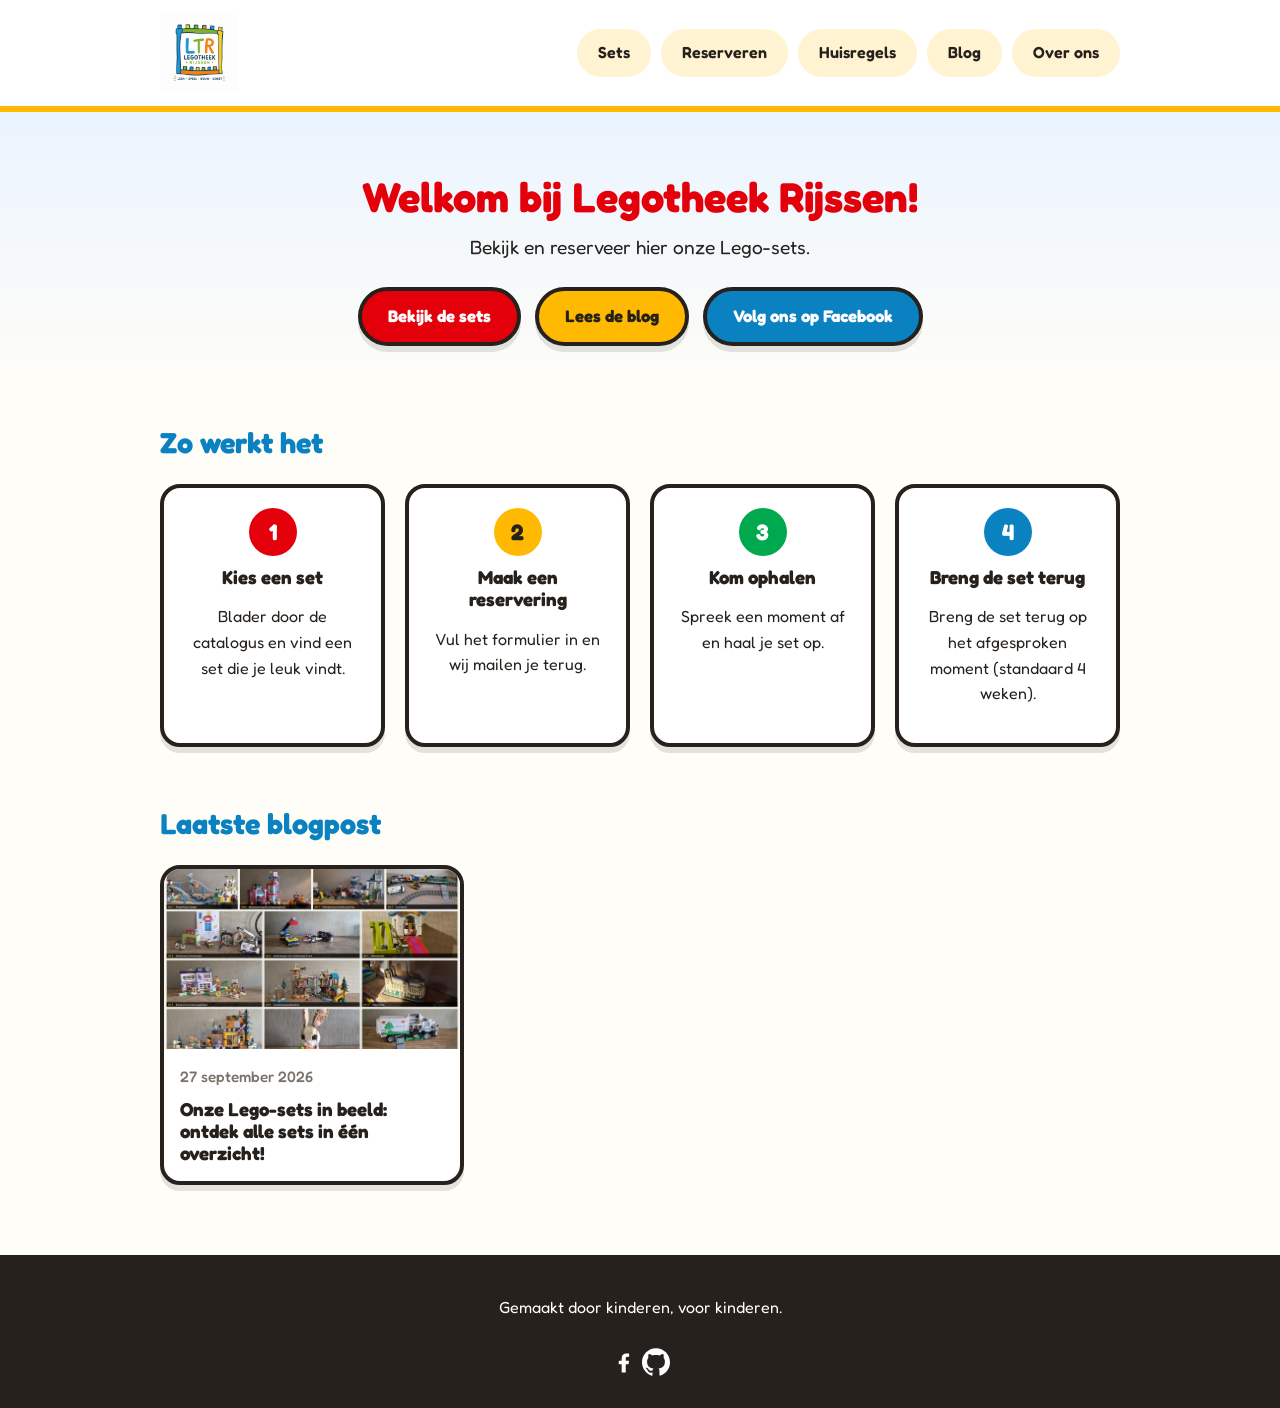
==== commit 4e5e102a: "Verbeter teksten en spelling over de hele website en pas prijs set 4 aan" ====
--- a/index.html
+++ b/index.html
@@ -28,7 +28,7 @@
   <main>
     <section class="hero">
       <h1>Welkom bij Legotheek Rijssen!</h1>
-      <p>Hier bieden wij onze Lego sets aan.</p>
+      <p>Bekijk en reserveer hier onze Lego-sets.</p>
       <div class="knoppen">
         <a class="knop knop-rood" href="sets.html">Bekijk de sets</a>
         <a class="knop knop-geel" href="blog.html">Lees de blog</a>
@@ -56,7 +56,7 @@
         </div>
         <div class="stap">
           <div class="stap-nummer">4</div>
-          <h3>Breng terug</h3>
+          <h3>Breng de set terug</h3>
           <p>Breng de set terug op het afgesproken moment (standaard 4 weken).</p>
         </div>
       </div>
--- a/css/style.css
+++ b/css/style.css
@@ -911,6 +911,21 @@
   background: var(--groen);
 }
 
+/* 404 pagina */
+.fout-code {
+  display: inline-block;
+  font-size: 3.5rem;
+  font-weight: 700;
+  color: var(--rood);
+  background: var(--geel-licht);
+  border: 4px solid var(--inkt);
+  border-radius: var(--radius);
+  padding: 6px 28px;
+  margin-bottom: 16px;
+  box-shadow: var(--schaduw);
+  letter-spacing: 2px;
+}
+
 @media (max-width: 760px) {
   .set-grid {
     grid-template-columns: 1fr;
